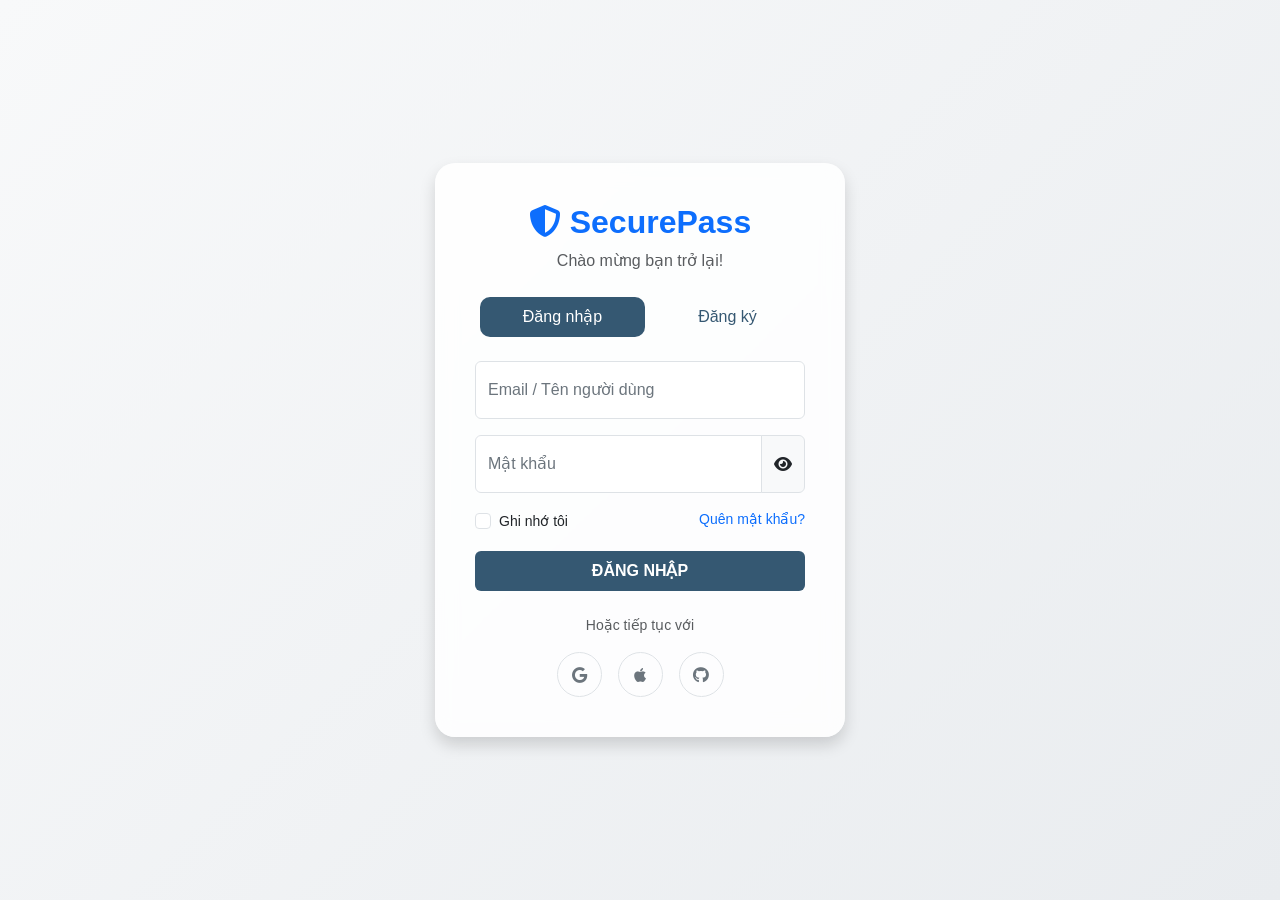
==== auth.html @ 368635af "Initial commit" ====
<!-- <!DOCTYPE html>
<html lang="vi">
<head>
    <meta charset="UTF-8">
    <meta name="viewport" content="width=device-width, initial-scale=1.0">
    <title>SecurePass | Xác thực</title>
    <link href="https://cdn.jsdelivr.net/npm/bootstrap@5.3.0/dist/css/bootstrap.min.css" rel="stylesheet">
    <link rel="stylesheet" href="https://cdnjs.cloudflare.com/ajax/libs/font-awesome/6.4.0/css/all.min.css">
    <link rel="stylesheet" href="auth-style.css">
</head>
<body class="d-flex align-items-center justify-content-center">

    <div class="auth-container">
        <div class="auth-card shadow-lg">
            <div class="text-center mb-4">
                <h2 class="fw-bold text-blue"><i class="fas fa-shield-alt"></i> SecurePass</h2>
                <p class="text-muted" id="auth-subtitle">Chào mừng bạn trở lại!</p>
            </div>

            <ul class="nav nav-pills nav-justified mb-4" id="pills-tab" role="tablist">
                <li class="nav-item">
                    <button class="nav-link active" id="tab-login" data-bs-toggle="pill" data-bs-target="#login-content">Đăng nhập</button>
                </li>
                <li class="nav-item">
                    <button class="nav-link" id="tab-register" data-bs-toggle="pill" data-bs-target="#register-content">Đăng ký</button>
                </li>
            </ul>

            <div class="tab-content">
                <div class="tab-pane fade show active" id="login-content">
                    <form>
                        <div class="form-floating mb-3">
                            <input type="email" class="form-control bg-transparent text-white" id="loginEmail" placeholder="name@example.com">
                            <label for="loginEmail">Email / Tên người dùng</label>
                        </div>
                        <div class="form-floating mb-3">
                            <input type="password" class="form-control bg-transparent text-white" id="loginPass" placeholder="Mật khẩu">
                            <label for="loginPass">Mật khẩu</label>
                        </div>
                        <div class="d-flex justify-content-between mb-3">
                            <div class="form-check">
                                <input class="form-check-input" type="checkbox" id="remember">
                                <label class="form-check-label small" for="remember">Ghi nhớ tôi</label>
                            </div>
                            <a href="#" class="small text-blue text-decoration-none">Quên mật khẩu?</a>
                        </div>
                        <button type="submit" class="btn btn-primary w-100 py-3 fw-bold">
                            <a href="/index.html">ĐĂNG NHẬP</a>
                        </button>
                    </form>
                </div>

                <div class="tab-pane fade" id="register-content">
                    <form>
                        <div class="form-floating mb-3">
                            <input type="text" class="form-control bg-transparent text-white" id="regName" placeholder="Họ và tên">
                            <label for="regName">Họ và tên</label>
                        </div>
                        <div class="form-floating mb-3">
                            <input type="email" class="form-control bg-transparent text-white" id="regEmail" placeholder="Email">
                            <label for="regEmail">Địa chỉ Email</label>
                        </div>
                        <div class="form-floating mb-3">
                            <input type="password" class="form-control bg-transparent text-white" id="regPass" placeholder="Mật khẩu">
                            <label for="regPass">Mật khẩu mạnh</label>
                        </div>
                        <button type="submit" class="btn btn-primary w-100 py-3 fw-bold">TẠO TÀI KHOẢN</button>
                    </form>
                </div>
            </div>

            <div class="text-center mt-4">
                <p class="text-muted small">Hoặc tiếp tục với</p>
                <div class="d-flex justify-content-center gap-3">
                    <button class="btn btn-outline-light rounded-circle social-btn"><i class="fab fa-google"></i></button>
                    <button class="btn btn-outline-light rounded-circle social-btn"><i class="fab fa-apple"></i></button>
                    <button class="btn btn-outline-light rounded-circle social-btn"><i class="fab fa-github"></i></button>
                </div>
            </div>
        </div>
    </div>

    <script src="https://cdn.jsdelivr.net/npm/bootstrap@5.3.0/dist/js/bootstrap.bundle.min.js"></script>
</body>
</html> -->
<!DOCTYPE html>
<html lang="vi">

<head>
    <meta charset="UTF-8">
    <meta name="viewport" content="width=device-width, initial-scale=1.0">
    <title>SecurePass | Xác thực</title>

    <link href="https://cdn.jsdelivr.net/npm/bootstrap@5.3.0/dist/css/bootstrap.min.css" rel="stylesheet">
    <link rel="stylesheet" href="https://cdnjs.cloudflare.com/ajax/libs/font-awesome/6.4.0/css/all.min.css">

    <link rel="stylesheet" href="auth-style.css">
</head>

<body class="d-flex align-items-center justify-content-center">

    <div class="auth-container">
        <div class="auth-card shadow">

            <!-- HEADER -->
            <div class="text-center mb-4">
                <h2 class="fw-bold text-primary">
                    <i class="fas fa-shield-alt"></i> SecurePass
                </h2>
                <p class="text-muted" id="auth-subtitle">Chào mừng bạn trở lại!</p>
            </div>

            <!-- TABS -->
            <ul class="nav nav-pills nav-justified mb-4" id="pills-tab">
                <li class="nav-item">
                    <button class="nav-link active" data-bs-toggle="pill" data-bs-target="#login-content">
                        Đăng nhập
                    </button>
                </li>
                <li class="nav-item">
                    <button class="nav-link" data-bs-toggle="pill" data-bs-target="#register-content">
                        Đăng ký
                    </button>
                </li>
            </ul>

            <div class="tab-content">

                <!-- LOGIN -->
                <div class="tab-pane fade show active" id="login-content">
                    <form action="index.html">

                        <div class="form-floating mb-3">
                            <input type="email" class="form-control" name="email" placeholder="Email">
                            <label>Email / Tên người dùng</label>
                        </div>

                        <!-- <div class="form-floating mb-3">
                            <input type="password" class="form-control" name="password" placeholder="Mật khẩu">
                            <label>Mật khẩu</label>
                        </div> -->
                        <div class="input-group mb-3">
                            <div class="form-floating">
                                <input type="password" class="form-control password-field" placeholder="Mật khẩu">
                                <label>Mật khẩu</label>
                            </div>
                            <span class="input-group-text toggle-password">
                                <i class="fas fa-eye"></i>
                            </span>
                        </div>

                        <div class="d-flex justify-content-between mb-3">
                            <div class="form-check">
                                <input class="form-check-input" type="checkbox" name="remember">
                                <label class="form-check-label small">Ghi nhớ tôi</label>
                            </div>
                            <a href="#" class="small text-decoration-none text-primary">Quên mật khẩu?</a>
                        </div>

                        <!-- FIX: không dùng <a> trong button -->
                        <button type="submit" class="btn btn-primary w-100 py-2 fw-bold">
                            ĐĂNG NHẬP
                        </button>
                    </form>
                </div>

                <!-- REGISTER -->
                <div class="tab-pane fade" id="register-content">
                    <form action="auth.html">

                        <div class="form-floating mb-3">
                            <input type="text" class="form-control" name="name" placeholder="Họ tên">
                            <label>Họ và tên</label>
                        </div>

                        <div class="form-floating mb-3">
                            <input type="email" class="form-control" name="email" placeholder="Email">
                            <label>Địa chỉ Email</label>
                        </div>

                        <div class="form-floating mb-3">
                            <input type="password" class="form-control" name="password" placeholder="Mật khẩu">
                            <label>Mật khẩu mạnh</label>
                        </div>

                        <button type="submit" class="btn btn-primary w-100 py-2 fw-bold">
                            TẠO TÀI KHOẢN
                        </button>
                    </form>
                </div>

            </div>

            <!-- SOCIAL -->
            <div class="text-center mt-4">
                <p class="text-muted small">Hoặc tiếp tục với</p>
                <div class="d-flex justify-content-center gap-3">
                    <button class="btn btn-outline-secondary rounded-circle social-btn">
                        <i class="fab fa-google"></i>
                    </button>
                    <button class="btn btn-outline-secondary rounded-circle social-btn">
                        <i class="fab fa-apple"></i>
                    </button>
                    <button class="btn btn-outline-secondary rounded-circle social-btn">
                        <i class="fab fa-github"></i>
                    </button>
                </div>
            </div>

        </div>
    </div>

    <script src="https://cdn.jsdelivr.net/npm/bootstrap@5.3.0/dist/js/bootstrap.bundle.min.js"></script>
</body>

</html>
---- auth-style.css ----
:root {
    /* Đồng bộ với style.css */
    --primary-blue: #355872;
    --primary-hover: #2a465b;

    /* Dark theme nhẹ hơn */
    --bg-dark: #f8f9fa;
    --bg-card: rgba(255, 255, 255, 0.85);
    --text-main: #212529;
}

/* Background */
body {
    background: linear-gradient(135deg, #f8f9fa, #e9ecef);
    color: var(--text-main);
    height: 100vh;
    font-family: 'Inter', 'Segoe UI', sans-serif;
    margin: 0;
}

/* Container */
.auth-container {
    width: 100%;
    max-width: 450px;
    padding: 20px;
    position: relative;
}

/* Back button */
.back-home {
    position: absolute;
    top: -40px;
    left: 20px;
    color: var(--primary-blue);
    text-decoration: none;
    transition: 0.3s;
}
.back-home:hover {
    transform: translateX(-5px);
}

/* Card */
.auth-card {
    background: var(--bg-card);
    backdrop-filter: blur(10px);
    border-radius: 20px;
    padding: 40px;
    box-shadow: 0 10px 30px rgba(0,0,0,0.1);
}

/* Input */
.form-control {
    border: 1px solid #dee2e6;
    color: #212529;
    background-color: white;
}

.form-control:focus {
    border-color: var(--primary-blue);
    box-shadow: 0 0 0 0.2rem rgba(53, 88, 114, 0.2);
}

/* Floating label */
.form-floating label {
    color: #6c757d;
}

/* Tabs */
.nav-pills .nav-link {
    color: var(--primary-blue);
    border-radius: 10px;
    margin: 0 5px;
    font-weight: 500;
}

.nav-pills .nav-link.active {
    background-color: var(--primary-blue);
    color: white;
}

/* Button */
.btn-primary {
    background-color: var(--primary-blue);
    border: none;
}
.btn-primary:hover {
    background-color: var(--primary-hover);
}

/* Social button */
.social-btn {
    width: 45px;
    height: 45px;
    display: flex;
    align-items: center;
    justify-content: center;
    transition: 0.3s;
    border: 1px solid #dee2e6;
}

.social-btn:hover {
    background-color: var(--primary-blue);
    border-color: var(--primary-blue);
    color: white;
}
---- auth-style.css ----
:root {
    /* Đồng bộ với style.css */
    --primary-blue: #355872;
    --primary-hover: #2a465b;

    /* Dark theme nhẹ hơn */
    --bg-dark: #f8f9fa;
    --bg-card: rgba(255, 255, 255, 0.85);
    --text-main: #212529;
}

/* Background */
body {
    background: linear-gradient(135deg, #f8f9fa, #e9ecef);
    color: var(--text-main);
    height: 100vh;
    font-family: 'Inter', 'Segoe UI', sans-serif;
    margin: 0;
}

/* Container */
.auth-container {
    width: 100%;
    max-width: 450px;
    padding: 20px;
    position: relative;
}

/* Back button */
.back-home {
    position: absolute;
    top: -40px;
    left: 20px;
    color: var(--primary-blue);
    text-decoration: none;
    transition: 0.3s;
}
.back-home:hover {
    transform: translateX(-5px);
}

/* Card */
.auth-card {
    background: var(--bg-card);
    backdrop-filter: blur(10px);
    border-radius: 20px;
    padding: 40px;
    box-shadow: 0 10px 30px rgba(0,0,0,0.1);
}

/* Input */
.form-control {
    border: 1px solid #dee2e6;
    color: #212529;
    background-color: white;
}

.form-control:focus {
    border-color: var(--primary-blue);
    box-shadow: 0 0 0 0.2rem rgba(53, 88, 114, 0.2);
}

/* Floating label */
.form-floating label {
    color: #6c757d;
}

/* Tabs */
.nav-pills .nav-link {
    color: var(--primary-blue);
    border-radius: 10px;
    margin: 0 5px;
    font-weight: 500;
}

.nav-pills .nav-link.active {
    background-color: var(--primary-blue);
    color: white;
}

/* Button */
.btn-primary {
    background-color: var(--primary-blue);
    border: none;
}
.btn-primary:hover {
    background-color: var(--primary-hover);
}

/* Social button */
.social-btn {
    width: 45px;
    height: 45px;
    display: flex;
    align-items: center;
    justify-content: center;
    transition: 0.3s;
    border: 1px solid #dee2e6;
}

.social-btn:hover {
    background-color: var(--primary-blue);
    border-color: var(--primary-blue);
    color: white;
}
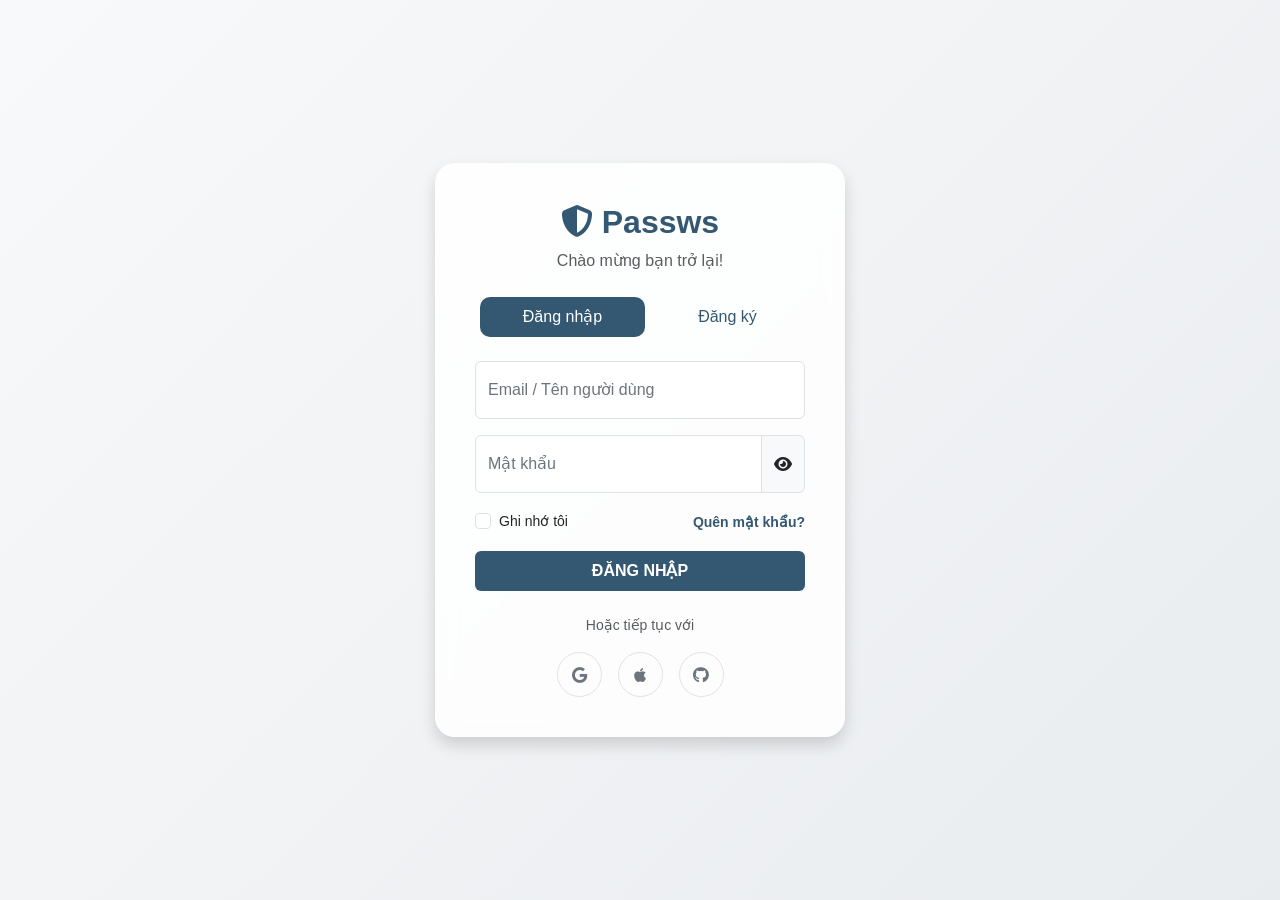
==== commit f6731103: "final" ====
--- a/auth.html
+++ b/auth.html
@@ -1,99 +1,14 @@
-<!-- <!DOCTYPE html>
-<html lang="vi">
-<head>
-    <meta charset="UTF-8">
-    <meta name="viewport" content="width=device-width, initial-scale=1.0">
-    <title>SecurePass | Xác thực</title>
-    <link href="https://cdn.jsdelivr.net/npm/bootstrap@5.3.0/dist/css/bootstrap.min.css" rel="stylesheet">
-    <link rel="stylesheet" href="https://cdnjs.cloudflare.com/ajax/libs/font-awesome/6.4.0/css/all.min.css">
-    <link rel="stylesheet" href="auth-style.css">
-</head>
-<body class="d-flex align-items-center justify-content-center">
-
-    <div class="auth-container">
-        <div class="auth-card shadow-lg">
-            <div class="text-center mb-4">
-                <h2 class="fw-bold text-blue"><i class="fas fa-shield-alt"></i> SecurePass</h2>
-                <p class="text-muted" id="auth-subtitle">Chào mừng bạn trở lại!</p>
-            </div>
-
-            <ul class="nav nav-pills nav-justified mb-4" id="pills-tab" role="tablist">
-                <li class="nav-item">
-                    <button class="nav-link active" id="tab-login" data-bs-toggle="pill" data-bs-target="#login-content">Đăng nhập</button>
-                </li>
-                <li class="nav-item">
-                    <button class="nav-link" id="tab-register" data-bs-toggle="pill" data-bs-target="#register-content">Đăng ký</button>
-                </li>
-            </ul>
-
-            <div class="tab-content">
-                <div class="tab-pane fade show active" id="login-content">
-                    <form>
-                        <div class="form-floating mb-3">
-                            <input type="email" class="form-control bg-transparent text-white" id="loginEmail" placeholder="name@example.com">
-                            <label for="loginEmail">Email / Tên người dùng</label>
-                        </div>
-                        <div class="form-floating mb-3">
-                            <input type="password" class="form-control bg-transparent text-white" id="loginPass" placeholder="Mật khẩu">
-                            <label for="loginPass">Mật khẩu</label>
-                        </div>
-                        <div class="d-flex justify-content-between mb-3">
-                            <div class="form-check">
-                                <input class="form-check-input" type="checkbox" id="remember">
-                                <label class="form-check-label small" for="remember">Ghi nhớ tôi</label>
-                            </div>
-                            <a href="#" class="small text-blue text-decoration-none">Quên mật khẩu?</a>
-                        </div>
-                        <button type="submit" class="btn btn-primary w-100 py-3 fw-bold">
-                            <a href="/index.html">ĐĂNG NHẬP</a>
-                        </button>
-                    </form>
-                </div>
-
-                <div class="tab-pane fade" id="register-content">
-                    <form>
-                        <div class="form-floating mb-3">
-                            <input type="text" class="form-control bg-transparent text-white" id="regName" placeholder="Họ và tên">
-                            <label for="regName">Họ và tên</label>
-                        </div>
-                        <div class="form-floating mb-3">
-                            <input type="email" class="form-control bg-transparent text-white" id="regEmail" placeholder="Email">
-                            <label for="regEmail">Địa chỉ Email</label>
-                        </div>
-                        <div class="form-floating mb-3">
-                            <input type="password" class="form-control bg-transparent text-white" id="regPass" placeholder="Mật khẩu">
-                            <label for="regPass">Mật khẩu mạnh</label>
-                        </div>
-                        <button type="submit" class="btn btn-primary w-100 py-3 fw-bold">TẠO TÀI KHOẢN</button>
-                    </form>
-                </div>
-            </div>
-
-            <div class="text-center mt-4">
-                <p class="text-muted small">Hoặc tiếp tục với</p>
-                <div class="d-flex justify-content-center gap-3">
-                    <button class="btn btn-outline-light rounded-circle social-btn"><i class="fab fa-google"></i></button>
-                    <button class="btn btn-outline-light rounded-circle social-btn"><i class="fab fa-apple"></i></button>
-                    <button class="btn btn-outline-light rounded-circle social-btn"><i class="fab fa-github"></i></button>
-                </div>
-            </div>
-        </div>
-    </div>
-
-    <script src="https://cdn.jsdelivr.net/npm/bootstrap@5.3.0/dist/js/bootstrap.bundle.min.js"></script>
-</body>
-</html> -->
 <!DOCTYPE html>
 <html lang="vi">
 
 <head>
     <meta charset="UTF-8">
     <meta name="viewport" content="width=device-width, initial-scale=1.0">
-    <title>SecurePass | Xác thực</title>
+    <title> Passws</title>
 
     <link href="https://cdn.jsdelivr.net/npm/bootstrap@5.3.0/dist/css/bootstrap.min.css" rel="stylesheet">
     <link rel="stylesheet" href="https://cdnjs.cloudflare.com/ajax/libs/font-awesome/6.4.0/css/all.min.css">
-
+    
     <link rel="stylesheet" href="auth-style.css">
 </head>
 
@@ -102,88 +17,77 @@
     <div class="auth-container">
         <div class="auth-card shadow">
 
-            <!-- HEADER -->
             <div class="text-center mb-4">
-                <h2 class="fw-bold text-primary">
-                    <i class="fas fa-shield-alt"></i> SecurePass
+                <h2 class="fw-bold text-primary-custom">
+                    <i class="fas fa-shield-alt"></i> Passws
                 </h2>
-                <p class="text-muted" id="auth-subtitle">Chào mừng bạn trở lại!</p>
+                <p class="text-muted">Chào mừng bạn trở lại!</p>
             </div>
 
-            <!-- TABS -->
-            <ul class="nav nav-pills nav-justified mb-4" id="pills-tab">
-                <li class="nav-item">
-                    <button class="nav-link active" data-bs-toggle="pill" data-bs-target="#login-content">
+            <ul class="nav nav-pills nav-justified mb-4" id="authTabs" role="tablist">
+                <li class="nav-item" role="presentation">
+                    <button class="nav-link active" id="login-tab" data-bs-toggle="pill" data-bs-target="#login-content" type="button" role="tab">
                         Đăng nhập
                     </button>
                 </li>
-                <li class="nav-item">
-                    <button class="nav-link" data-bs-toggle="pill" data-bs-target="#register-content">
+                <li class="nav-item" role="presentation">
+                    <button class="nav-link" id="register-tab" data-bs-toggle="pill" data-bs-target="#register-content" type="button" role="tab">
                         Đăng ký
                     </button>
                 </li>
             </ul>
 
-            <div class="tab-content">
+            <div class="tab-content" id="authTabsContent">
 
-                <!-- LOGIN -->
-                <div class="tab-pane fade show active" id="login-content">
+                <div class="tab-pane fade show active" id="login-content" role="tabpanel" tabindex="0">
                     <form action="index.html">
-
                         <div class="form-floating mb-3">
-                            <input type="email" class="form-control" name="email" placeholder="Email">
-                            <label>Email / Tên người dùng</label>
+                            <input type="email" class="form-control" id="loginEmail" name="email" placeholder="Email" required>
+                            <label for="loginEmail">Email / Tên người dùng</label>
                         </div>
 
-                        <!-- <div class="form-floating mb-3">
-                            <input type="password" class="form-control" name="password" placeholder="Mật khẩu">
-                            <label>Mật khẩu</label>
-                        </div> -->
                         <div class="input-group mb-3">
-                            <div class="form-floating">
-                                <input type="password" class="form-control password-field" placeholder="Mật khẩu">
-                                <label>Mật khẩu</label>
+                            <div class="form-floating flex-grow-1">
+                                <input type="password" class="form-control password-field" id="loginPassword" placeholder="Mật khẩu" required>
+                                <label for="loginPassword">Mật khẩu</label>
                             </div>
-                            <span class="input-group-text toggle-password">
+                            <span class="input-group-text toggle-password" style="cursor: pointer;">
                                 <i class="fas fa-eye"></i>
                             </span>
                         </div>
 
-                        <div class="d-flex justify-content-between mb-3">
+                        <div class="d-flex justify-content-between align-items-center mb-3">
                             <div class="form-check">
-                                <input class="form-check-input" type="checkbox" name="remember">
-                                <label class="form-check-label small">Ghi nhớ tôi</label>
+                                <input class="form-check-input" type="checkbox" id="rememberMe" name="remember">
+                                <label class="form-check-label small" for="rememberMe">Ghi nhớ tôi</label>
                             </div>
-                            <a href="#" class="small text-decoration-none text-primary">Quên mật khẩu?</a>
+                            <a href="#" class="small text-decoration-none fw-semibold">Quên mật khẩu?</a>
                         </div>
 
-                        <!-- FIX: không dùng <a> trong button -->
-                        <button type="submit" class="btn btn-primary w-100 py-2 fw-bold">
+                        <button type="submit" class="btn btn-primary-custom w-100 py-2 fw-bold">
                             ĐĂNG NHẬP
                         </button>
                     </form>
                 </div>
 
-                <!-- REGISTER -->
-                <div class="tab-pane fade" id="register-content">
+                <div class="tab-pane fade" id="register-content" role="tabpanel" tabindex="0">
                     <form action="auth.html">
-
                         <div class="form-floating mb-3">
-                            <input type="text" class="form-control" name="name" placeholder="Họ tên">
-                            <label>Họ và tên</label>
+                            <input type="text" class="form-control" id="regName" name="name" placeholder="Họ tên" required>
+                            <label for="regName">Họ và tên</label>
                         </div>
 
                         <div class="form-floating mb-3">
-                            <input type="email" class="form-control" name="email" placeholder="Email">
-                            <label>Địa chỉ Email</label>
+                            <input type="email" class="form-control" id="regEmail" name="email" placeholder="Email" required>
+                            <label for="regEmail">Địa chỉ Email</label>
                         </div>
 
                         <div class="form-floating mb-3">
-                            <input type="password" class="form-control" name="password" placeholder="Mật khẩu">
-                            <label>Mật khẩu mạnh</label>
+                            <input type="password" class="form-control" id="regPassword" name="password" placeholder="Mật khẩu" required>
+                            <label for="regPassword">Mật khẩu mạnh</label>
                         </div>
 
-                        <button type="submit" class="btn btn-primary w-100 py-2 fw-bold">
+                        <button type="submit" class="btn btn-primary-custom w-100 py-2 fw-bold">
                             TẠO TÀI KHOẢN
                         </button>
                     </form>
@@ -191,17 +95,16 @@
 
             </div>
 
-            <!-- SOCIAL -->
             <div class="text-center mt-4">
                 <p class="text-muted small">Hoặc tiếp tục với</p>
                 <div class="d-flex justify-content-center gap-3">
-                    <button class="btn btn-outline-secondary rounded-circle social-btn">
+                    <button type="button" class="btn btn-outline-secondary rounded-circle social-btn" title="Đăng nhập bằng Google">
                         <i class="fab fa-google"></i>
                     </button>
-                    <button class="btn btn-outline-secondary rounded-circle social-btn">
+                    <button type="button" class="btn btn-outline-secondary rounded-circle social-btn" title="Đăng nhập bằng Apple">
                         <i class="fab fa-apple"></i>
                     </button>
-                    <button class="btn btn-outline-secondary rounded-circle social-btn">
+                    <button type="button" class="btn btn-outline-secondary rounded-circle social-btn" title="Đăng nhập bằng Github">
                         <i class="fab fa-github"></i>
                     </button>
                 </div>
@@ -211,6 +114,21 @@
     </div>
 
     <script src="https://cdn.jsdelivr.net/npm/bootstrap@5.3.0/dist/js/bootstrap.bundle.min.js"></script>
+    <script>
+        // Xử lý sự kiện ẩn/hiện mật khẩu
+        document.querySelector('.toggle-password').addEventListener('click', function () {
+            const passwordInput = document.getElementById('loginPassword');
+            const icon = this.querySelector('i');
+            
+            if (passwordInput.type === 'password') {
+                passwordInput.type = 'text';
+                icon.classList.replace('fa-eye', 'fa-eye-slash');
+            } else {
+                passwordInput.type = 'password';
+                icon.classList.replace('fa-eye-slash', 'fa-eye');
+            }
+        });
+    </script>
 </body>
 
 </html>
--- a/auth-style.css
+++ b/auth-style.css
@@ -1,24 +1,30 @@
+/* =========================================
+   1. BIẾN CỤC BỘ (CSS VARIABLES)
+========================================= */
 :root {
-    /* Đồng bộ với style.css */
     --primary-blue: #355872;
     --primary-hover: #2a465b;
-
-    /* Dark theme nhẹ hơn */
-    --bg-dark: #f8f9fa;
+    --bg-main: linear-gradient(135deg, #f8f9fa, #e9ecef);
     --bg-card: rgba(255, 255, 255, 0.85);
     --text-main: #212529;
+    --text-muted: #6c757d;
+    --border-color: #dee2e6;
 }
 
-/* Background */
+/* =========================================
+   2. THIẾT LẬP CƠ BẢN (BASE)
+========================================= */
 body {
-    background: linear-gradient(135deg, #f8f9fa, #e9ecef);
+    background: var(--bg-main);
     color: var(--text-main);
     height: 100vh;
     font-family: 'Inter', 'Segoe UI', sans-serif;
     margin: 0;
 }
 
-/* Container */
+/* =========================================
+   3. BỐ CỤC (LAYOUT)
+========================================= */
 .auth-container {
     width: 100%;
     max-width: 450px;
@@ -26,32 +32,78 @@
     position: relative;
 }
 
-/* Back button */
+.auth-card {
+    background: var(--bg-card);
+    backdrop-filter: blur(10px);
+    -webkit-backdrop-filter: blur(10px); /* Hỗ trợ Safari */
+    border-radius: 20px;
+    padding: 40px;
+    box-shadow: 0 10px 30px rgba(0, 0, 0, 0.1);
+}
+
+/* =========================================
+   4. THÀNH PHẦN (COMPONENTS)
+========================================= */
+
+/* Nút Quay Lại */
 .back-home {
     position: absolute;
-    top: -40px;
+    top: -30px;
     left: 20px;
     color: var(--primary-blue);
     text-decoration: none;
-    transition: 0.3s;
+    font-weight: 500;
+    transition: transform 0.3s ease, color 0.3s ease;
 }
+
 .back-home:hover {
     transform: translateX(-5px);
+    color: var(--primary-hover);
 }
 
-/* Card */
-.auth-card {
-    background: var(--bg-card);
-    backdrop-filter: blur(10px);
-    border-radius: 20px;
-    padding: 40px;
-    box-shadow: 0 10px 30px rgba(0,0,0,0.1);
+/* Nút bấm Custom */
+.btn-primary-custom {
+    background-color: var(--primary-blue);
+    color: white;
+    border: none;
+    transition: background-color 0.3s ease;
 }
 
-/* Input */
+.btn-primary-custom:hover {
+    background-color: var(--primary-hover);
+    color: white;
+}
+
+/* Nút Mạng Xã Hội */
+.social-btn {
+    width: 45px;
+    height: 45px;
+    display: flex;
+    align-items: center;
+    justify-content: center;
+    transition: all 0.3s ease;
+    border: 1px solid var(--border-color);
+}
+
+.social-btn:hover {
+    background-color: var(--primary-blue);
+    border-color: var(--primary-blue);
+    color: white;
+}
+
+/* Tiêu đề Custom */
+.text-primary-custom {
+    color: var(--primary-blue) !important;
+}
+
+/* =========================================
+   5. GHI ĐÈ BOOTSTRAP (OVERRIDES)
+========================================= */
+
+/* Inputs & Floating Labels */
 .form-control {
-    border: 1px solid #dee2e6;
-    color: #212529;
+    border: 1px solid var(--border-color);
+    color: var(--text-main);
     background-color: white;
 }
 
@@ -60,9 +112,8 @@
     box-shadow: 0 0 0 0.2rem rgba(53, 88, 114, 0.2);
 }
 
-/* Floating label */
 .form-floating label {
-    color: #6c757d;
+    color: var(--text-muted);
 }
 
 /* Tabs */
@@ -71,6 +122,7 @@
     border-radius: 10px;
     margin: 0 5px;
     font-weight: 500;
+    transition: all 0.3s ease;
 }
 
 .nav-pills .nav-link.active {
@@ -78,28 +130,12 @@
     color: white;
 }
 
-/* Button */
-.btn-primary {
-    background-color: var(--primary-blue);
-    border: none;
-}
-.btn-primary:hover {
-    background-color: var(--primary-hover);
+/* Liên kết văn bản */
+a.text-decoration-none {
+    color: var(--primary-blue);
+    transition: color 0.3s ease;
 }
 
-/* Social button */
-.social-btn {
-    width: 45px;
-    height: 45px;
-    display: flex;
-    align-items: center;
-    justify-content: center;
-    transition: 0.3s;
-    border: 1px solid #dee2e6;
-}
-
-.social-btn:hover {
-    background-color: var(--primary-blue);
-    border-color: var(--primary-blue);
-    color: white;
+a.text-decoration-none:hover {
+    color: var(--primary-hover);
 }
